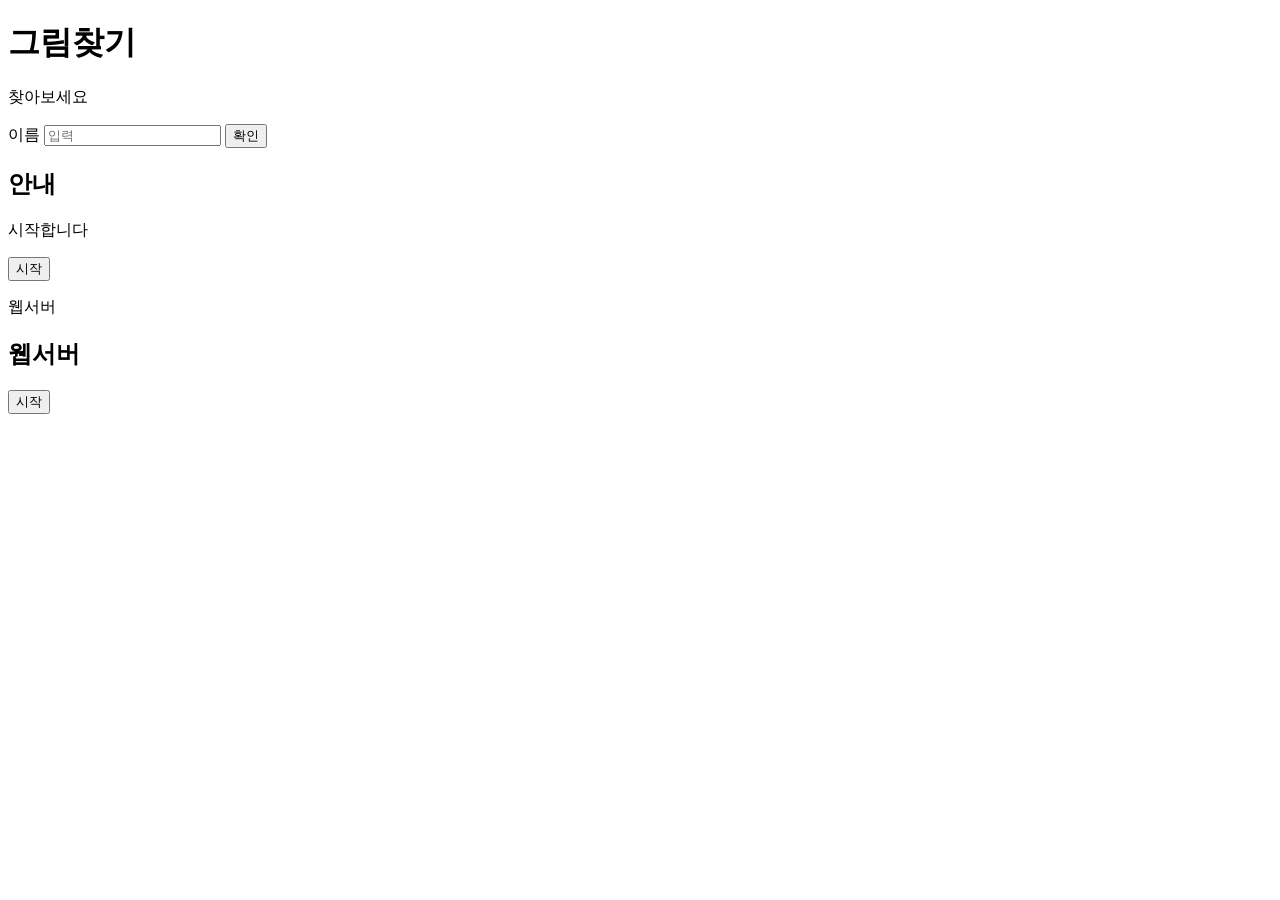
==== src/main/resources/static/index.html @ 1c876257 "v0.1" ====
<!DOCTYPE html>
<html>
<head>
<link rel="stylesheet" href="/css/style.css">
<meta charset="UTF-8">
<title>Insert title here</title>
</head>
<body>
	<!-- header -->
	<header>
		<h1>그림찾기</h1>
		<p>찾아보세요</p>
	</header>


	<!-- main -->
	<main>
		<section>
		<label for="name">이름</label>
		<input id="name" type="text" placeholder="입력">
		<button>확인</button>
			<h2 class=".game-card">안내</h2>
			<p id=#score>시작합니다</p>
			<button>시작</button>
		</section>
	</main>

	<!-- footer -->
	<footer>
		<p>웹서버</p>
		<article class="game-card">
		<h2>웹서버</h2>
		<button>시작</button>
		</article>
	</footer>
	<!--
	<h1>안녕하세요</h1>
	<!-- memo -->
	<!-- 주석 -->
	<!--
<h> 태그는 <p> 포함
<hr> = <hr/>
<tag></tag> 내용없을 경우 = <tag/>
-->
	<!--
	<h2>안녕하세요</h2>
	<h3>안녕하세요</h3>
	<h4>안녕하세요</h4>
	<h5>안녕하세요</h5>
	<h6>안녕하세요</h6>
	<hr>
	line
	</hr>
	<p>html</p>
	<script>
	console.log("finish");
	</script>-->
	<!--
	<script>
	<script src="js/new.js">
	</script>
	-->
</body>
</html>
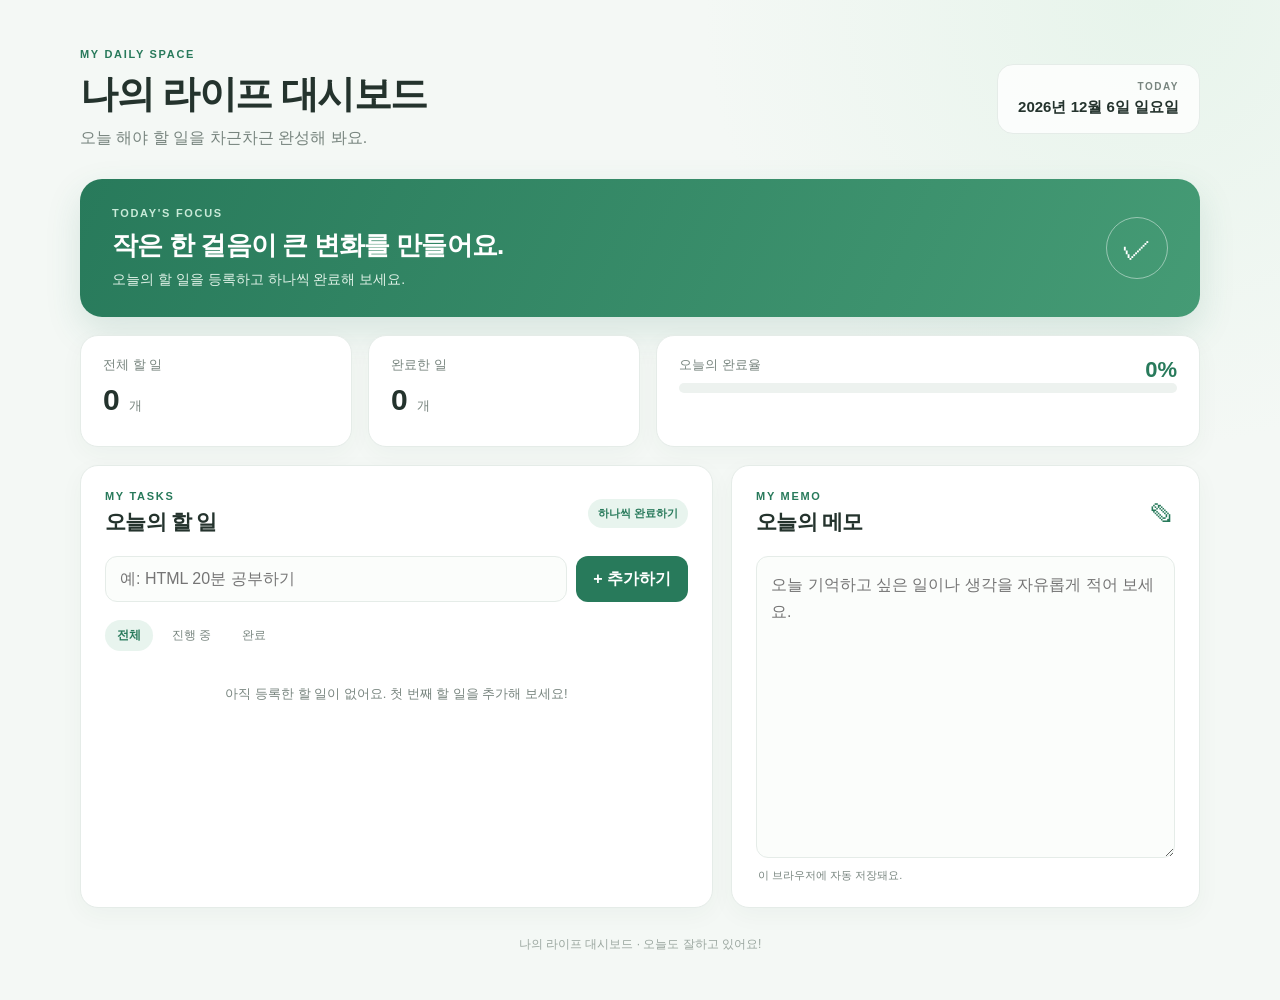
==== commit 4c695e35: "v0.1" ====
--- a/src/main/resources/static/index.html
+++ b/src/main/resources/static/index.html
@@ -1,64 +1,105 @@
 <!DOCTYPE html>
-<html>
+<html lang="ko">
 <head>
-<link rel="stylesheet" href="/css/style.css">
-<meta charset="UTF-8">
-<title>Insert title here</title>
+    <meta charset="UTF-8">
+    <meta name="viewport" content="width=device-width, initial-scale=1.0">
+    <title>나의 라이프 대시보드</title>
+    <link rel="stylesheet" href="css/style.css">
+    <script src="js/app.js" defer></script>
 </head>
 <body>
-	<!-- header -->
-	<header>
-		<h1>그림찾기</h1>
-		<p>찾아보세요</p>
-	</header>
+    <div class="page">
+        <header class="topbar">
+            <div>
+                <p class="eyebrow">MY DAILY SPACE</p>
+                <h1>나의 라이프 대시보드</h1>
+                <p class="subtitle">오늘 해야 할 일을 차근차근 완성해 봐요.</p>
+            </div>
+            <div class="today-box">
+                <span class="today-label">TODAY</span>
+                <strong id="todayDate">날짜를 불러오는 중...</strong>
+            </div>
+        </header>
 
+        <main>
+            <section class="focus-panel">
+                <div>
+                    <p class="eyebrow">TODAY'S FOCUS</p>
+                    <h2>작은 한 걸음이 큰 변화를 만들어요.</h2>
+                    <p>오늘의 할 일을 등록하고 하나씩 완료해 보세요.</p>
+                </div>
+                <div class="focus-mark" aria-hidden="true">✓</div>
+            </section>
 
-	<!-- main -->
-	<main>
-		<section>
-		<label for="name">이름</label>
-		<input id="name" type="text" placeholder="입력">
-		<button>확인</button>
-			<h2 class=".game-card">안내</h2>
-			<p id=#score>시작합니다</p>
-			<button>시작</button>
-		</section>
-	</main>
+            <section class="summary-grid" aria-label="오늘의 현황">
+                <article class="summary-card">
+                    <span class="summary-label">전체 할 일</span>
+                    <strong id="totalCount">0</strong>
+                    <span class="summary-unit">개</span>
+                </article>
+                <article class="summary-card">
+                    <span class="summary-label">완료한 일</span>
+                    <strong id="doneCount">0</strong>
+                    <span class="summary-unit">개</span>
+                </article>
+                <article class="summary-card progress-card">
+                    <div class="progress-heading">
+                        <span class="summary-label">오늘의 완료율</span>
+                        <strong id="progressText">0%</strong>
+                    </div>
+                    <div class="progress-track" role="progressbar" aria-label="할 일 완료율"
+                         aria-valuemin="0" aria-valuemax="100" aria-valuenow="0" id="progressBar">
+                        <div id="progressFill" class="progress-fill"></div>
+                    </div>
+                </article>
+            </section>
 
-	<!-- footer -->
-	<footer>
-		<p>웹서버</p>
-		<article class="game-card">
-		<h2>웹서버</h2>
-		<button>시작</button>
-		</article>
-	</footer>
-	<!--
-	<h1>안녕하세요</h1>
-	<!-- memo -->
-	<!-- 주석 -->
-	<!--
-<h> 태그는 <p> 포함
-<hr> = <hr/>
-<tag></tag> 내용없을 경우 = <tag/>
--->
-	<!--
-	<h2>안녕하세요</h2>
-	<h3>안녕하세요</h3>
-	<h4>안녕하세요</h4>
-	<h5>안녕하세요</h5>
-	<h6>안녕하세요</h6>
-	<hr>
-	line
-	</hr>
-	<p>html</p>
-	<script>
-	console.log("finish");
-	</script>-->
-	<!--
-	<script>
-	<script src="js/new.js">
-	</script>
-	-->
+            <div class="content-grid">
+                <section class="panel task-panel">
+                    <div class="panel-heading">
+                        <div>
+                            <p class="eyebrow">MY TASKS</p>
+                            <h2>오늘의 할 일</h2>
+                        </div>
+                        <span class="small-chip">하나씩 완료하기</span>
+                    </div>
+
+                    <form id="taskForm" class="task-form">
+                        <label class="sr-only" for="taskInput">새로운 할 일</label>
+                        <input id="taskInput" type="text" maxlength="100"
+                               placeholder="예: HTML 20분 공부하기" autocomplete="off">
+                        <button type="submit" class="primary-button">+ 추가하기</button>
+                    </form>
+
+                    <div class="filter-row" aria-label="할 일 필터">
+                        <button type="button" class="filter-button active" data-filter="all">전체</button>
+                        <button type="button" class="filter-button" data-filter="active">진행 중</button>
+                        <button type="button" class="filter-button" data-filter="done">완료</button>
+                    </div>
+
+                    <ul id="taskList" class="task-list" aria-live="polite"></ul>
+                    <p id="emptyMessage" class="empty-message">아직 등록한 할 일이 없어요. 첫 번째 할 일을 추가해 보세요!</p>
+                </section>
+
+                <section class="panel memo-panel">
+                    <div class="panel-heading">
+                        <div>
+                            <p class="eyebrow">MY MEMO</p>
+                            <h2>오늘의 메모</h2>
+                        </div>
+                        <span class="memo-icon" aria-hidden="true">✎</span>
+                    </div>
+                    <label class="sr-only" for="memoInput">오늘의 메모</label>
+                    <textarea id="memoInput" rows="10"
+                              placeholder="오늘 기억하고 싶은 일이나 생각을 자유롭게 적어 보세요."></textarea>
+                    <p id="memoStatus" class="memo-status">이 브라우저에 자동 저장돼요.</p>
+                </section>
+            </div>
+        </main>
+
+        <footer>
+            <p>나의 라이프 대시보드 · 오늘도 잘하고 있어요!</p>
+        </footer>
+    </div>
 </body>
-</html>+</html>
--- a/src/main/resources/static/css/style.css
+++ b/src/main/resources/static/css/style.css
@@ -0,0 +1,164 @@
+:root {
+    --green: #287a5b;
+    --green-dark: #1f6047;
+    --green-light: #e8f4ee;
+    --ink: #24332d;
+    --muted: #78857f;
+    --line: #e5ece8;
+    --surface: #ffffff;
+    --background: #f4f8f5;
+    --danger: #c45454;
+    font-family: "Pretendard", "Noto Sans KR", "Malgun Gothic", sans-serif;
+}
+
+* { box-sizing: border-box; }
+
+body {
+    margin: 0;
+    color: var(--ink);
+    background:
+        radial-gradient(circle at 90% 0%, #e7f4eb 0, transparent 28rem),
+        var(--background);
+}
+
+button, input, textarea { font: inherit; }
+button { cursor: pointer; }
+
+.page {
+    width: min(1120px, calc(100% - 40px));
+    margin: 0 auto;
+}
+
+.topbar {
+    display: flex;
+    justify-content: space-between;
+    align-items: center;
+    gap: 24px;
+    padding: 48px 0 30px;
+}
+
+.eyebrow {
+    margin: 0 0 9px;
+    color: var(--green);
+    font-size: 11px;
+    font-weight: 800;
+    letter-spacing: 1.7px;
+}
+
+h1, h2, p { margin-top: 0; }
+h1 { margin-bottom: 8px; font-size: clamp(27px, 4vw, 38px); letter-spacing: -1.5px; }
+.subtitle { margin-bottom: 0; color: var(--muted); }
+
+.today-box {
+    min-width: 180px;
+    padding: 16px 20px;
+    border: 1px solid var(--line);
+    border-radius: 16px;
+    background: rgba(255,255,255,.8);
+    text-align: right;
+}
+.today-label { display: block; margin-bottom: 6px; color: var(--muted); font-size: 10px; font-weight: 800; letter-spacing: 1.5px; }
+.today-box strong { font-size: 15px; }
+
+.focus-panel {
+    display: flex;
+    justify-content: space-between;
+    align-items: center;
+    gap: 20px;
+    padding: 28px 32px;
+    border-radius: 22px;
+    color: white;
+    background: linear-gradient(115deg, #287a5b, #459b75);
+    box-shadow: 0 14px 35px rgba(40,122,91,.15);
+}
+.focus-panel .eyebrow { color: #c8ead8; }
+.focus-panel h2 { margin-bottom: 8px; font-size: clamp(20px, 3vw, 26px); letter-spacing: -.8px; }
+.focus-panel p:last-child { margin-bottom: 0; color: #e1f2e8; font-size: 14px; }
+.focus-mark {
+    display: grid;
+    flex: 0 0 62px;
+    width: 62px;
+    height: 62px;
+    place-items: center;
+    border: 1px solid rgba(255,255,255,.45);
+    border-radius: 50%;
+    color: white;
+    font-size: 30px;
+}
+
+.summary-grid {
+    display: grid;
+    grid-template-columns: 1fr 1fr 2fr;
+    gap: 16px;
+    margin: 18px 0;
+}
+.summary-card, .panel {
+    border: 1px solid var(--line);
+    border-radius: 18px;
+    background: var(--surface);
+    box-shadow: 0 7px 24px rgba(33,67,49,.04);
+}
+.summary-card { min-height: 112px; padding: 20px 22px; }
+.summary-label { display: block; margin-bottom: 9px; color: var(--muted); font-size: 13px; }
+.summary-card > strong { font-size: 30px; }
+.summary-unit { margin-left: 5px; color: var(--muted); font-size: 13px; }
+.progress-heading { display: flex; justify-content: space-between; align-items: center; }
+.progress-heading strong { color: var(--green); font-size: 22px; }
+.progress-track { height: 10px; overflow: hidden; border-radius: 99px; background: #edf2ef; }
+.progress-fill { width: 0; height: 100%; border-radius: inherit; background: var(--green); transition: width .25s ease; }
+
+.content-grid { display: grid; grid-template-columns: 1.35fr 1fr; gap: 18px; }
+.panel { padding: 24px; }
+.panel-heading { display: flex; justify-content: space-between; align-items: center; gap: 12px; margin-bottom: 20px; }
+.panel-heading h2 { margin-bottom: 0; font-size: 21px; letter-spacing: -.7px; }
+.panel-heading .eyebrow { margin-bottom: 6px; }
+.small-chip { padding: 7px 10px; border-radius: 99px; color: var(--green); background: var(--green-light); font-size: 11px; font-weight: 700; white-space: nowrap; }
+
+.task-form { display: flex; gap: 9px; }
+.task-form input, .memo-panel textarea {
+    width: 100%;
+    border: 1px solid var(--line);
+    border-radius: 12px;
+    outline: none;
+    color: var(--ink);
+    background: #fbfdfb;
+}
+.task-form input { min-width: 0; padding: 13px 14px; }
+.task-form input:focus, .memo-panel textarea:focus { border-color: #7bb99a; box-shadow: 0 0 0 3px rgba(40,122,91,.09); }
+.primary-button { padding: 0 17px; border: 0; border-radius: 12px; color: white; background: var(--green); font-weight: 700; white-space: nowrap; }
+.primary-button:hover { background: var(--green-dark); }
+
+.filter-row { display: flex; gap: 7px; margin: 18px 0 12px; }
+.filter-button { padding: 7px 12px; border: 0; border-radius: 99px; color: var(--muted); background: transparent; font-size: 12px; }
+.filter-button.active { color: var(--green); background: var(--green-light); font-weight: 800; }
+
+.task-list { display: grid; gap: 8px; margin: 0; padding: 0; list-style: none; }
+.task-item { display: flex; align-items: center; gap: 11px; padding: 12px; border: 1px solid #edf1ee; border-radius: 12px; }
+.task-check { width: 18px; height: 18px; accent-color: var(--green); cursor: pointer; }
+.task-title { flex: 1; overflow-wrap: anywhere; font-size: 14px; }
+.task-item.completed .task-title { color: #9aa59f; text-decoration: line-through; }
+.delete-button { padding: 6px 9px; border: 0; border-radius: 8px; color: var(--danger); background: #fff3f2; font-size: 12px; }
+.empty-message { padding: 22px 8px; color: var(--muted); text-align: center; font-size: 13px; }
+
+.memo-panel textarea { display: block; min-height: 235px; padding: 14px; resize: vertical; line-height: 1.7; }
+.memo-status { margin: 10px 2px 0; color: var(--muted); font-size: 11px; }
+.memo-icon { color: var(--green); font-size: 25px; }
+
+footer { padding: 28px 0 35px; color: #9aa69f; text-align: center; font-size: 12px; }
+.sr-only { position: absolute; width: 1px; height: 1px; padding: 0; margin: -1px; overflow: hidden; clip: rect(0,0,0,0); white-space: nowrap; border: 0; }
+
+@media (max-width: 760px) {
+    .topbar { align-items: flex-start; flex-direction: column; padding-top: 30px; }
+    .today-box { width: 100%; text-align: left; }
+    .summary-grid { grid-template-columns: 1fr 1fr; }
+    .progress-card { grid-column: 1 / -1; }
+    .content-grid { grid-template-columns: 1fr; }
+}
+@media (max-width: 440px) {
+    .page { width: min(100% - 24px, 1120px); }
+    .focus-panel { padding: 22px; }
+    .focus-mark { flex-basis: 46px; width: 46px; height: 46px; font-size: 23px; }
+    .panel { padding: 18px; }
+    .task-form { flex-direction: column; }
+    .primary-button { min-height: 44px; }
+}
